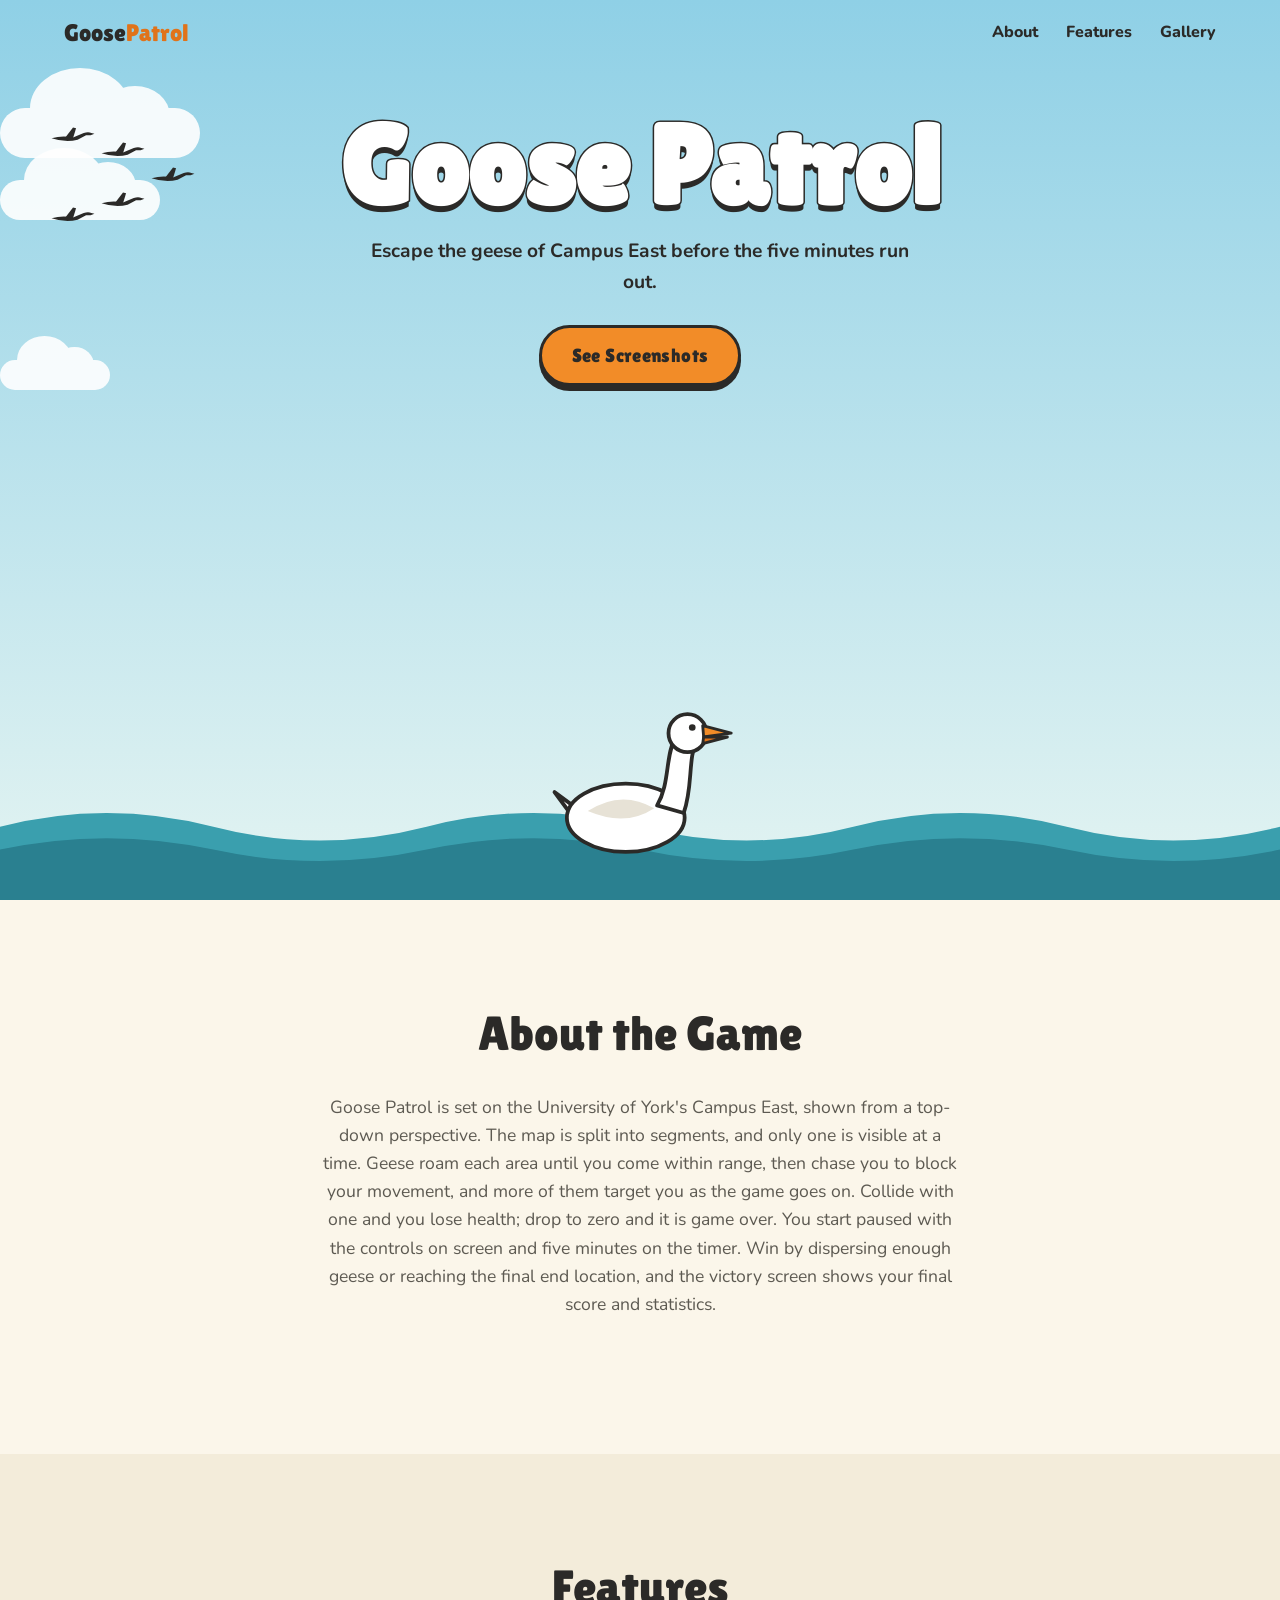
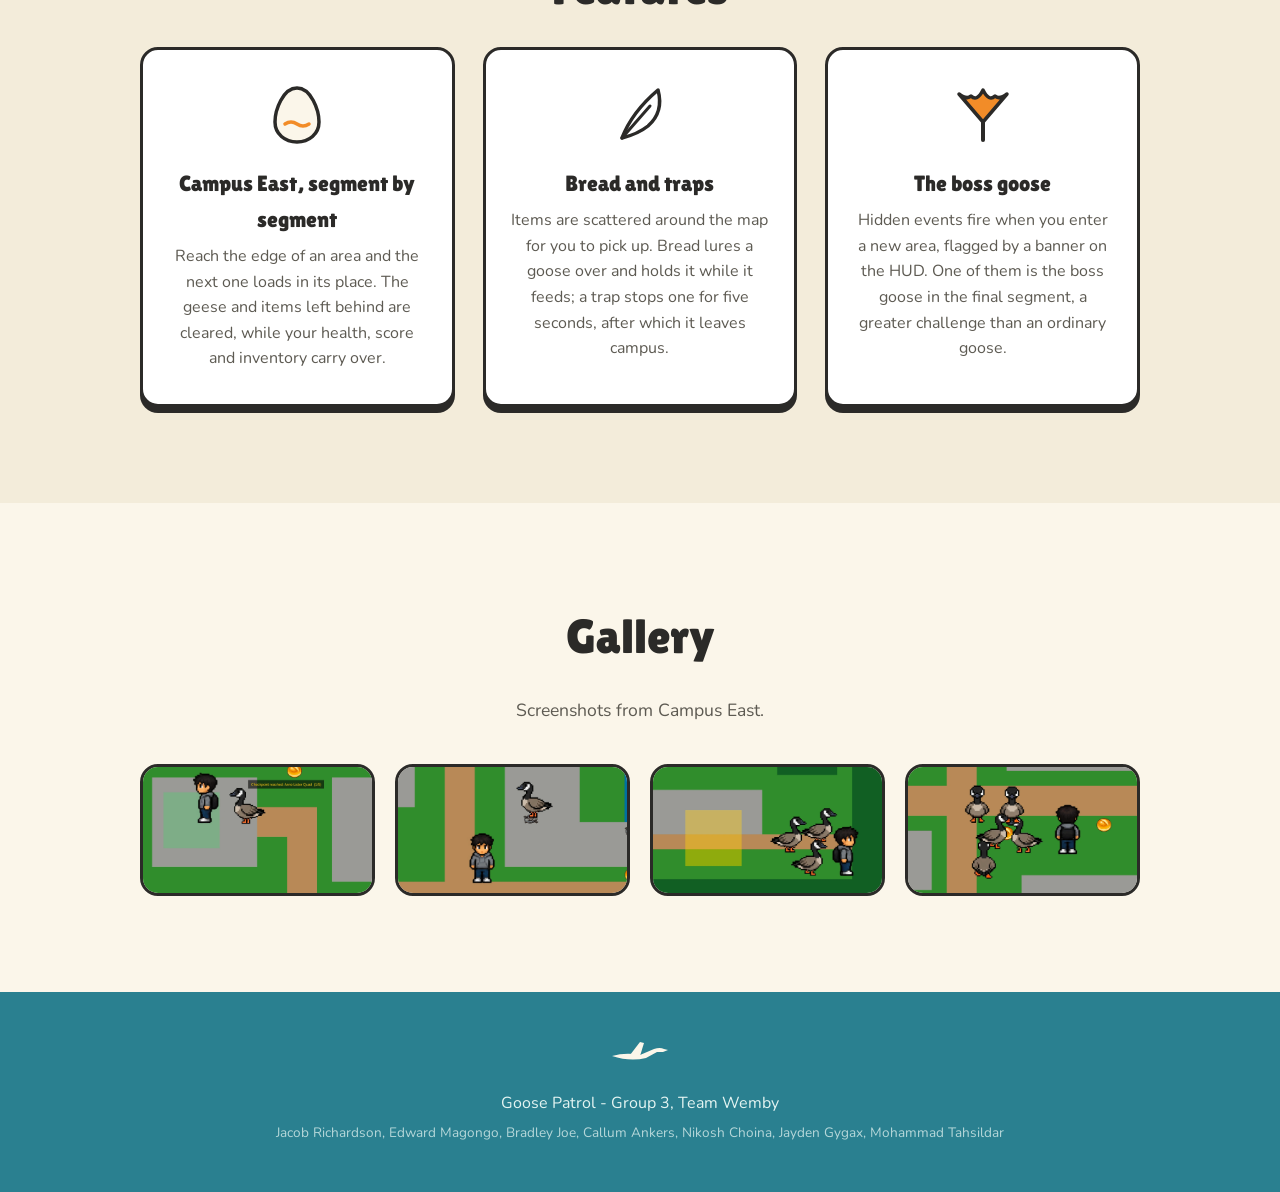
==== website/index.html @ 0cc089a9 "Write the website copy from the assessment documents Replaces the placeholder text with the game as " ====
<!DOCTYPE html>
<html lang="en">
<head>
  <meta charset="UTF-8">
  <meta name="viewport" content="width=device-width, initial-scale=1.0">
  <title>Goose Patrol</title>
  <meta name="description" content="Goose Patrol, a top-down game set on the University of York's Campus East, by Group 3 - Team Wemby.">
  <link rel="preconnect" href="https://fonts.googleapis.com">
  <link rel="preconnect" href="https://fonts.gstatic.com" crossorigin>
  <link href="https://fonts.googleapis.com/css2?family=Lilita+One&family=Nunito:wght@400;700;800&display=swap" rel="stylesheet">
  <link rel="stylesheet" href="style.css">
</head>
<body>

  <!-- Flying goose silhouette -->
  <svg width="0" height="0" style="position:absolute" aria-hidden="true">
    <symbol id="flying-goose" viewBox="0 0 60 30">
      <path d="M2 16 Q16 12 30 15 L44 9 Q50 7 54 9 L58 10 L53 12 L47 12 L36 18 Q20 22 2 16 Z" fill="currentColor"/>
      <path class="wing" d="M20 15 L30 2 L34 3 L30 16 Z" fill="currentColor"/>
    </symbol>
  </svg>

  <!-- Navigation -->
  <header class="nav">
    <a href="#top" class="logo">Goose<span>Patrol</span></a>
    <button class="nav-toggle" aria-label="Open menu" aria-expanded="false">☰</button>
    <nav class="nav-links">
      <a href="#about">About</a>
      <a href="#features">Features</a>
      <a href="#gallery">Gallery</a>
    </nav>
  </header>

  <!-- Hero -->
  <section class="hero" id="top">
    <div class="cloud cloud-1"></div>
    <div class="cloud cloud-2"></div>
    <div class="cloud cloud-3"></div>

    <div class="flock" aria-hidden="true">
      <svg class="g g1"><use href="#flying-goose"/></svg>
      <svg class="g g2"><use href="#flying-goose"/></svg>
      <svg class="g g3"><use href="#flying-goose"/></svg>
      <svg class="g g4"><use href="#flying-goose"/></svg>
      <svg class="g g5"><use href="#flying-goose"/></svg>
    </div>

    <div class="hero-content">
      <h1>Goose Patrol</h1>
      <p class="tagline">Escape the geese of Campus East before the five minutes run out.</p>
      <div class="hero-buttons">
        <a href="#gallery" class="btn">See Screenshots</a>
      </div>
    </div>

    <!-- Pond with goose -->
    <div class="pond">
      <div class="goose" aria-hidden="true">
        <svg viewBox="0 0 200 170" aria-hidden="true">
          <path d="M40 120 L10 98 L30 125 Z" fill="#fff" stroke="#2b2a28" stroke-width="4" stroke-linejoin="round"/>
          <ellipse cx="85" cy="125" rx="62" ry="36" fill="#fff" stroke="#2b2a28" stroke-width="4"/>
          <path d="M45 118 Q80 95 115 115 Q85 135 45 118 Z" fill="#e7e2d6"/>
          <g class="goose-head">
            <path d="M118 112 C132 88 126 60 138 38 L160 42 C150 64 156 92 146 120 Z" fill="#fff" stroke="#2b2a28" stroke-width="4" stroke-linejoin="round"/>
            <circle cx="150" cy="36" r="20" fill="#fff" stroke="#2b2a28" stroke-width="4"/>
            <path class="beak-top" d="M166 28 L196 36 L167 40 Z" fill="#f28c28" stroke="#2b2a28" stroke-width="3" stroke-linejoin="round"/>
            <path class="beak-bottom" d="M167 40 L192 40 L166 47 Z" fill="#e0731a" stroke="#2b2a28" stroke-width="3" stroke-linejoin="round"/>
            <circle cx="155" cy="30" r="3.5" fill="#2b2a28"/>
          </g>
        </svg>
      </div>
      <svg class="water" viewBox="0 0 1440 120" preserveAspectRatio="none" aria-hidden="true">
        <path d="M0 40 Q120 10 240 40 T480 40 T720 40 T960 40 T1200 40 T1440 40 V120 H0 Z" fill="#3a9fae"/>
        <path d="M0 65 Q120 40 240 65 T480 65 T720 65 T960 65 T1200 65 T1440 65 V120 H0 Z" fill="#2a8090"/>
      </svg>
    </div>
  </section>

  <!-- About -->
  <section class="section" id="about">
    <h2>About the Game</h2>
    <p class="lead">
      Goose Patrol is set on the University of York's Campus East, shown from a top-down
      perspective. The map is split into segments, and only one is visible at a time. Geese
      roam each area until you come within range, then chase you to block your movement, and
      more of them target you as the game goes on. Collide with one and you lose health; drop
      to zero and it is game over. You start paused with the controls on screen and five
      minutes on the timer. Win by dispersing enough geese or reaching the final end location,
      and the victory screen shows your final score and statistics.
    </p>
  </section>

  <!-- Features -->
  <section class="section section-alt" id="features">
    <h2>Features</h2>
    <div class="cards">
      <article class="card">
        <svg class="card-icon" viewBox="0 0 64 64" aria-hidden="true">
          <path d="M32 6 C46 6 54 28 54 40 C54 52 44 60 32 60 C20 60 10 52 10 40 C10 28 18 6 32 6 Z" fill="#fbf6ea" stroke="#2b2a28" stroke-width="3.5"/>
          <path d="M20 42 Q26 38 32 42 T44 42" fill="none" stroke="#f28c28" stroke-width="3.5" stroke-linecap="round"/>
        </svg>
        <h3>Campus East, segment by segment</h3>
        <p>Reach the edge of an area and the next one loads in its place. The geese and items
          left behind are cleared, while your health, score and inventory carry over.</p>
      </article>
      <article class="card">
        <svg class="card-icon" viewBox="0 0 64 64" aria-hidden="true">
          <path d="M14 56 Q24 30 50 8 Q56 30 40 44 Q30 52 14 56 Z" fill="#fff" stroke="#2b2a28" stroke-width="3.5" stroke-linejoin="round"/>
          <path d="M14 56 L42 24" stroke="#2b2a28" stroke-width="3" stroke-linecap="round"/>
        </svg>
        <h3>Bread and traps</h3>
        <p>Items are scattered around the map for you to pick up. Bread lures a goose over and
          holds it while it feeds; a trap stops one for five seconds, after which it leaves campus.</p>
      </article>
      <article class="card">
        <svg class="card-icon" viewBox="0 0 64 64" aria-hidden="true">
          <path d="M32 58 L32 38" stroke="#2b2a28" stroke-width="4" stroke-linecap="round"/>
          <path d="M32 40 L8 12 Q16 18 20 14 Q26 20 32 8 Q38 20 44 14 Q48 18 56 12 Z" fill="#f28c28" stroke="#2b2a28" stroke-width="3.5" stroke-linejoin="round"/>
        </svg>
        <h3>The boss goose</h3>
        <p>Hidden events fire when you enter a new area, flagged by a banner on the HUD. One of
          them is the boss goose in the final segment, a greater challenge than an ordinary goose.</p>
      </article>
    </div>
  </section>

  <!-- Gallery -->
  <section class="section" id="gallery">
    <h2>Gallery</h2>
    <p class="lead">Screenshots from Campus East.</p>
    <div class="gallery">
      <button class="shot" data-caption="Reaching a checkpoint">
        <img src="images/shot1.png" alt="The player reaching the Anne Lister Quad checkpoint, with a goose close behind" width="1280" height="720" loading="lazy">
      </button>
      <button class="shot" data-caption="A goose caught in a trap">
        <img src="images/shot2.png" alt="A goose held in place by a trap the player has laid on the path" width="1280" height="720" loading="lazy">
      </button>
      <button class="shot" data-caption="Surrounded in Campus East">
        <img src="images/shot3.png" alt="The player hemmed in by a flock of four geese on a Campus East path" width="1280" height="720" loading="lazy">
      </button>
      <button class="shot" data-caption="Bread draws a flock">
        <img src="images/shot4.png" alt="Geese crowding around a dropped piece of bread while the player backs away" width="1280" height="720" loading="lazy">
      </button>
    </div>
  </section>

  <!-- Footer -->
  <footer class="footer">
    <svg class="footer-goose"><use href="#flying-goose"/></svg>
    <p>Goose Patrol - Group 3, Team Wemby</p>
    <p class="credits">Jacob Richardson, Edward Magongo, Bradley Joe, Callum Ankers,
      Nikosh Choina, Jayden Gygax, Mohammad Tahsildar</p>
  </footer>

  <!-- Lightbox -->
  <div class="lightbox" id="lightbox" hidden>
    <button class="lightbox-close" aria-label="Close">✕</button>
    <div class="lightbox-content" id="lightbox-content"></div>
  </div>

  <script src="script.js"></script>
</body>
</html>
---- website/style.css ----
:root {
  --sky-top: #8fd0e6;
  --sky-bottom: #e4f4f2;
  --cream: #fbf6ea;
  --cream-alt: #f3ecda;
  --card: #ffffff;
  --ink: #2b2a28;
  --muted: #5d5a52;
  --beak: #f28c28;
  --beak-dark: #e0731a;
  --pond: #3a9fae;
  --pond-dark: #2a8090;
  --grass: #8cc06b;
  --radius: 18px;
  --font-display: "Lilita One", system-ui, sans-serif;
  --font-body: "Nunito", system-ui, sans-serif;
}

* { box-sizing: border-box; margin: 0; padding: 0; }

html { scroll-behavior: smooth; }

body {
  background: var(--cream);
  color: var(--ink);
  font-family: var(--font-body);
  line-height: 1.6;
}

a { color: inherit; text-decoration: none; }
code { background: var(--cream-alt); padding: 2px 6px; border-radius: 4px; }

/* ---------- Buttons ---------- */
.btn {
  display: inline-block;
  background: var(--beak);
  color: var(--ink);
  font-family: var(--font-display);
  font-size: 1.2rem;
  letter-spacing: .02em;
  padding: 12px 30px;
  border: 3px solid var(--ink);
  border-radius: 999px;
  box-shadow: 0 5px 0 var(--ink);
  cursor: pointer;
  transition: transform .12s, box-shadow .12s;
}
.btn:hover { transform: translateY(-2px); box-shadow: 0 7px 0 var(--ink); }
.btn:active { transform: translateY(4px); box-shadow: 0 1px 0 var(--ink); }

/* ---------- Nav ---------- */
.nav {
  position: fixed;
  top: 0; left: 0; right: 0;
  z-index: 10;
  display: flex;
  align-items: center;
  justify-content: space-between;
  padding: 14px 5%;
  transition: background .3s, box-shadow .3s;
}
.nav.scrolled { background: rgba(251, 246, 234, .95); box-shadow: 0 2px 0 rgba(43, 42, 40, .12); }
.logo { font-family: var(--font-display); font-size: 1.5rem; }
.logo span { color: var(--beak-dark); }
.nav-links { display: flex; gap: 28px; align-items: center; font-weight: 800; }
.nav-links a:hover { color: var(--beak-dark); }
.nav-toggle { display: none; background: none; border: 0; color: var(--ink); font-size: 1.6rem; cursor: pointer; }

/* ---------- Hero ---------- */
.hero {
  position: relative;
  min-height: 100vh;
  display: flex;
  flex-direction: column;
  align-items: center;
  justify-content: center;
  text-align: center;
  overflow: hidden;
  padding: 110px 16px 0;
  background: linear-gradient(var(--sky-top), var(--sky-bottom));
}
.hero-content { position: relative; z-index: 2; }
.hero h1 {
  font-family: var(--font-display);
  font-size: clamp(3rem, 11vw, 7rem);
  line-height: 1;
  margin: 0 0 14px;
  color: #fff;
  -webkit-text-stroke: 3px var(--ink);
  paint-order: stroke fill;
  text-shadow: 0 6px 0 var(--ink);
}
.tagline { color: var(--ink); font-size: 1.2rem; font-weight: 700; max-width: 560px; margin: 0 auto 28px; }
.hero-buttons { display: flex; gap: 16px; justify-content: center; flex-wrap: wrap; }

/* Clouds */
.cloud {
  position: absolute;
  background: #fff;
  border-radius: 999px;
  opacity: .9;
  animation: drift linear infinite;
}
.cloud::before, .cloud::after {
  content: "";
  position: absolute;
  background: #fff;
  border-radius: 50%;
}
.cloud::before { width: 50%; height: 160%; left: 15%; bottom: 20%; }
.cloud::after { width: 35%; height: 120%; right: 15%; bottom: 25%; }
.cloud { left: 0; }
.cloud-1 { width: 160px; height: 40px; top: 20%; animation-duration: 70s; animation-delay: -20s; }
.cloud-2 { width: 110px; height: 30px; top: 40%; animation-duration: 90s; animation-delay: -65s; }
.cloud-3 { width: 200px; height: 50px; top: 12%; animation-duration: 110s; animation-delay: -45s; }
@keyframes drift {
  from { transform: translateX(-30vw); }
  to   { transform: translateX(130vw); }
}

/* Flock flying in V formation */
.flock {
  position: absolute;
  top: 14%;
  left: 0;
  width: 220px;
  height: 120px;
  color: var(--ink);
  animation: fly 26s linear infinite;
  z-index: 1;
}
.flock .g { position: absolute; width: 46px; height: 23px; }
.g1 { left: 150px; top: 40px; }
.g2 { left: 100px; top: 15px; }
.g3 { left: 100px; top: 65px; }
.g4 { left: 50px;  top: 0; }
.g5 { left: 50px;  top: 80px; }
.flock .wing { transform-origin: 30px 15px; animation: flap .5s ease-in-out infinite alternate; }
.g2 .wing, .g5 .wing { animation-delay: -.25s; }
@keyframes flap { to { transform: scaleY(-.8); } }
@keyframes fly {
  from { transform: translate(-260px, 20px); }
  to   { transform: translate(110vw, -40px); }
}

/* Pond + goose */
.pond {
  position: relative;
  width: calc(100% + 32px);
  height: 210px;
  margin: auto -16px 0;
  z-index: 2;
}
.water {
  position: absolute;
  bottom: 0; left: 0;
  width: 100%;
  height: 110px;
}
.goose {
  position: absolute;
  bottom: 40px;
  left: 50%;
  width: 190px;
  margin-left: -95px;
  z-index: 1;
  animation: bob 3s ease-in-out infinite;
}
.goose svg { width: 100%; display: block; }
@keyframes bob {
  0%, 100% { transform: translateY(0) rotate(-1deg); }
  50%      { transform: translateY(6px) rotate(1deg); }
}

/* ---------- Sections ---------- */
.section { padding: 96px 5%; text-align: center; }
.section-alt { background: var(--cream-alt); }
.section h2 {
  font-family: var(--font-display);
  font-size: clamp(2rem, 5vw, 3rem);
  font-weight: 400;
  margin-bottom: 20px;
}
.lead { color: var(--muted); max-width: 640px; margin: 0 auto 40px; font-size: 1.1rem; }

/* ---------- Feature cards ---------- */
.cards {
  display: grid;
  grid-template-columns: repeat(auto-fit, minmax(240px, 1fr));
  gap: 28px;
  max-width: 1000px;
  margin: 0 auto;
}
.card {
  background: var(--card);
  padding: 32px 24px;
  border-radius: var(--radius);
  border: 3px solid var(--ink);
  box-shadow: 0 6px 0 var(--ink);
  transition: transform .2s, box-shadow .2s;
}
.card:hover { transform: translateY(-4px) rotate(-1deg); box-shadow: 0 10px 0 var(--ink); }
.card-icon { width: 64px; height: 64px; margin-bottom: 12px; }
.card h3 { font-family: var(--font-display); font-weight: 400; font-size: 1.4rem; margin-bottom: 6px; }
.card p { color: var(--muted); }

/* ---------- Gallery ---------- */
.gallery {
  display: grid;
  grid-template-columns: repeat(auto-fit, minmax(220px, 1fr));
  gap: 20px;
  max-width: 1000px;
  margin: 0 auto;
}
.shot {
  aspect-ratio: 16 / 9;
  background: var(--sky-bottom);
  border: 3px solid var(--ink);
  border-radius: var(--radius);
  color: var(--muted);
  font: inherit;
  font-weight: 700;
  cursor: zoom-in;
  overflow: hidden;
  transition: transform .2s;
}
.shot img { width: 100%; height: 100%; object-fit: cover; display: block; }
.shot:hover { transform: scale(1.03) rotate(1deg); }

/* ---------- Footer ---------- */
.footer {
  padding: 48px 5%;
  text-align: center;
  background: var(--pond-dark);
  color: #e4f4f2;
}
.credits { font-size: .85rem; opacity: .75; margin-top: 6px; }
.footer-goose { width: 60px; height: 30px; color: var(--cream); margin-bottom: 12px; }

/* ---------- Lightbox ---------- */
.lightbox {
  position: fixed; inset: 0; z-index: 20;
  background: rgba(43, 42, 40, .9);
  display: grid; place-items: center;
  padding: 16px;
}
.lightbox[hidden] { display: none; }
.lightbox-content {
  width: min(1000px, 100%);
  aspect-ratio: 16 / 9;
  background: var(--sky-bottom);
  border: 3px solid var(--ink);
  border-radius: var(--radius);
  display: grid; place-items: center;
  color: var(--muted);
  font-weight: 700;
  overflow: hidden;
}
.lightbox-content img { width: 100%; height: 100%; object-fit: contain; }
.lightbox-close { position: absolute; top: 20px; right: 24px; background: none; border: 0; color: #fff; font-size: 2rem; cursor: pointer; }

/* ---------- Reveal on scroll ---------- */
.reveal { opacity: 0; transform: translateY(30px); transition: opacity .6s, transform .6s; }
.reveal.visible { opacity: 1; transform: none; }

/* ---------- Mobile ---------- */
@media (max-width: 760px) {
  .nav-toggle { display: block; }
  .nav-links {
    position: absolute;
    top: 100%; left: 0; right: 0;
    flex-direction: column;
    gap: 20px;
    padding: 24px;
    background: var(--cream);
    border-bottom: 3px solid var(--ink);
    display: none;
  }
  .nav-links.open { display: flex; }
  .section { padding: 72px 16px; }
  .goose { width: 150px; margin-left: -75px; }
  .flock .g { width: 34px; height: 17px; }
}

@media (prefers-reduced-motion: reduce) {
  html { scroll-behavior: auto; }
  .cloud, .flock, .flock .wing, .goose { animation: none; }
  .flock { left: 10%; }
  .reveal { opacity: 1; transform: none; transition: none; }
}
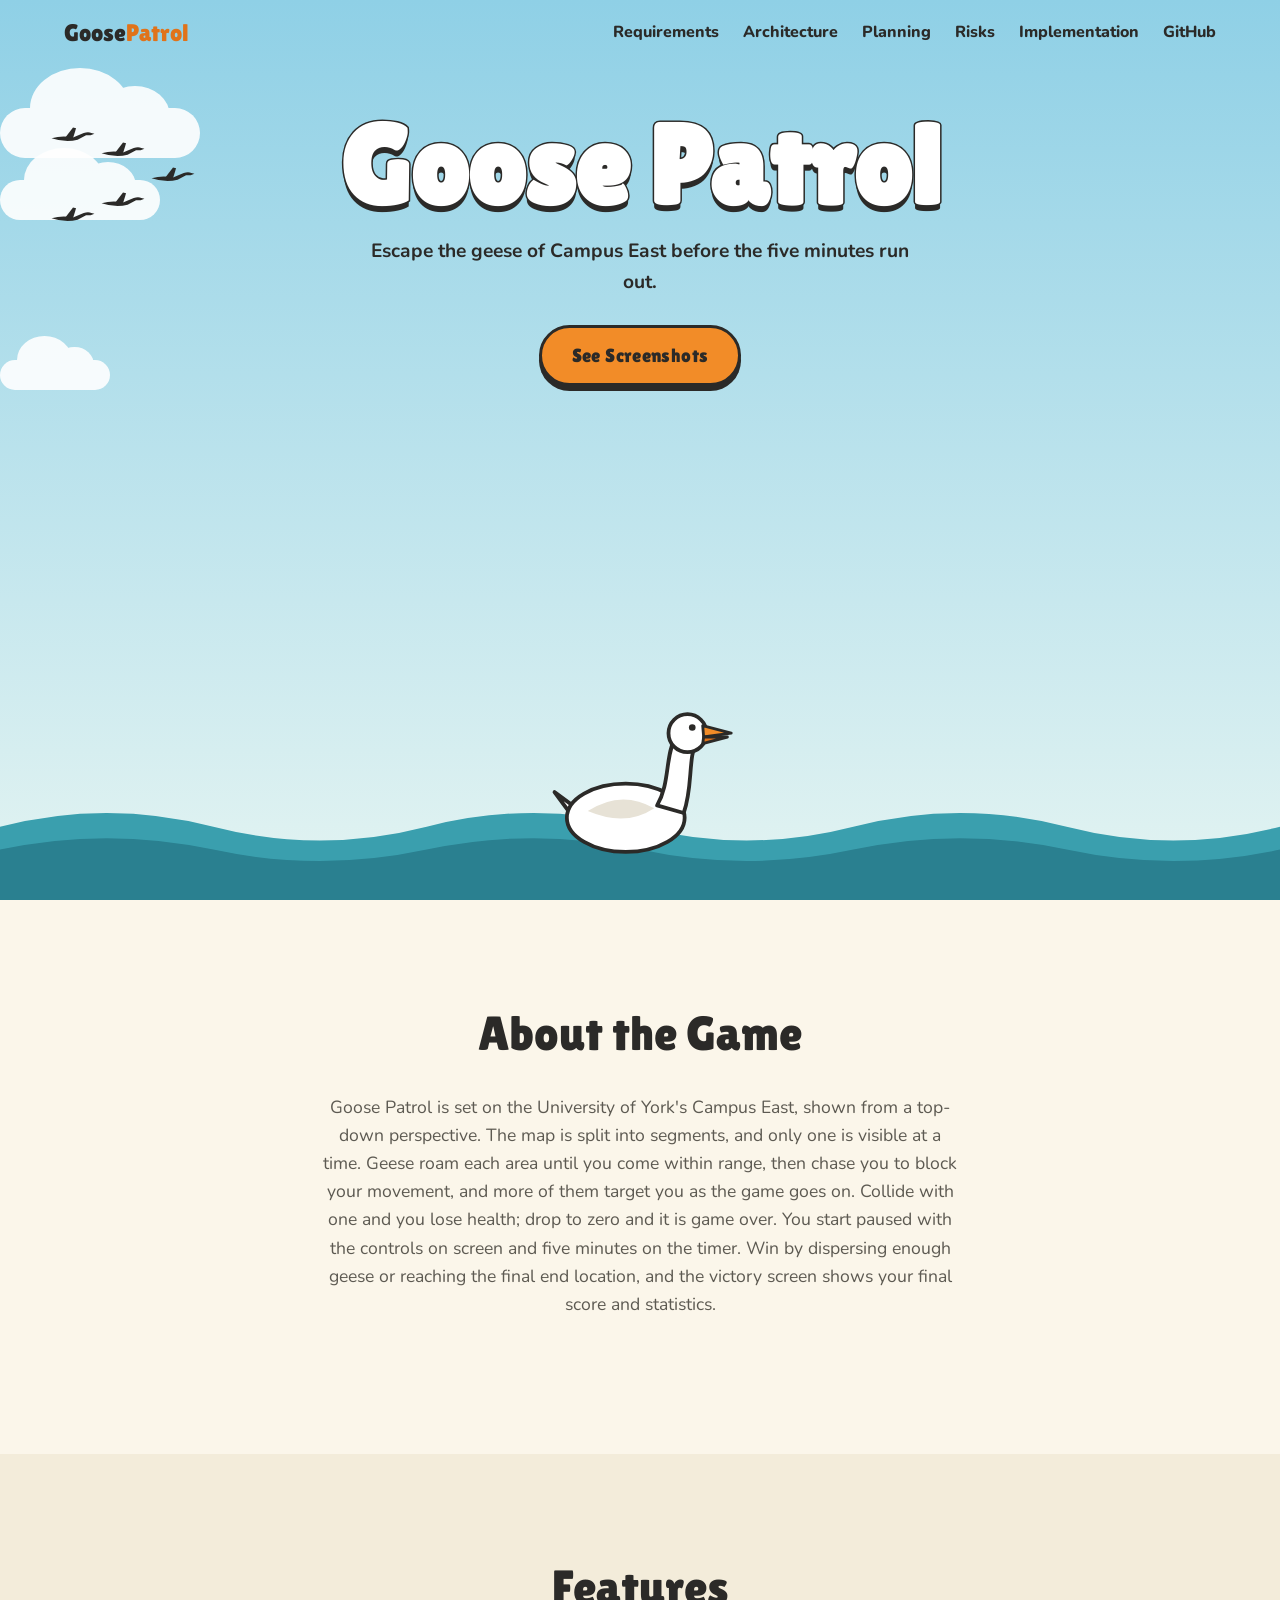
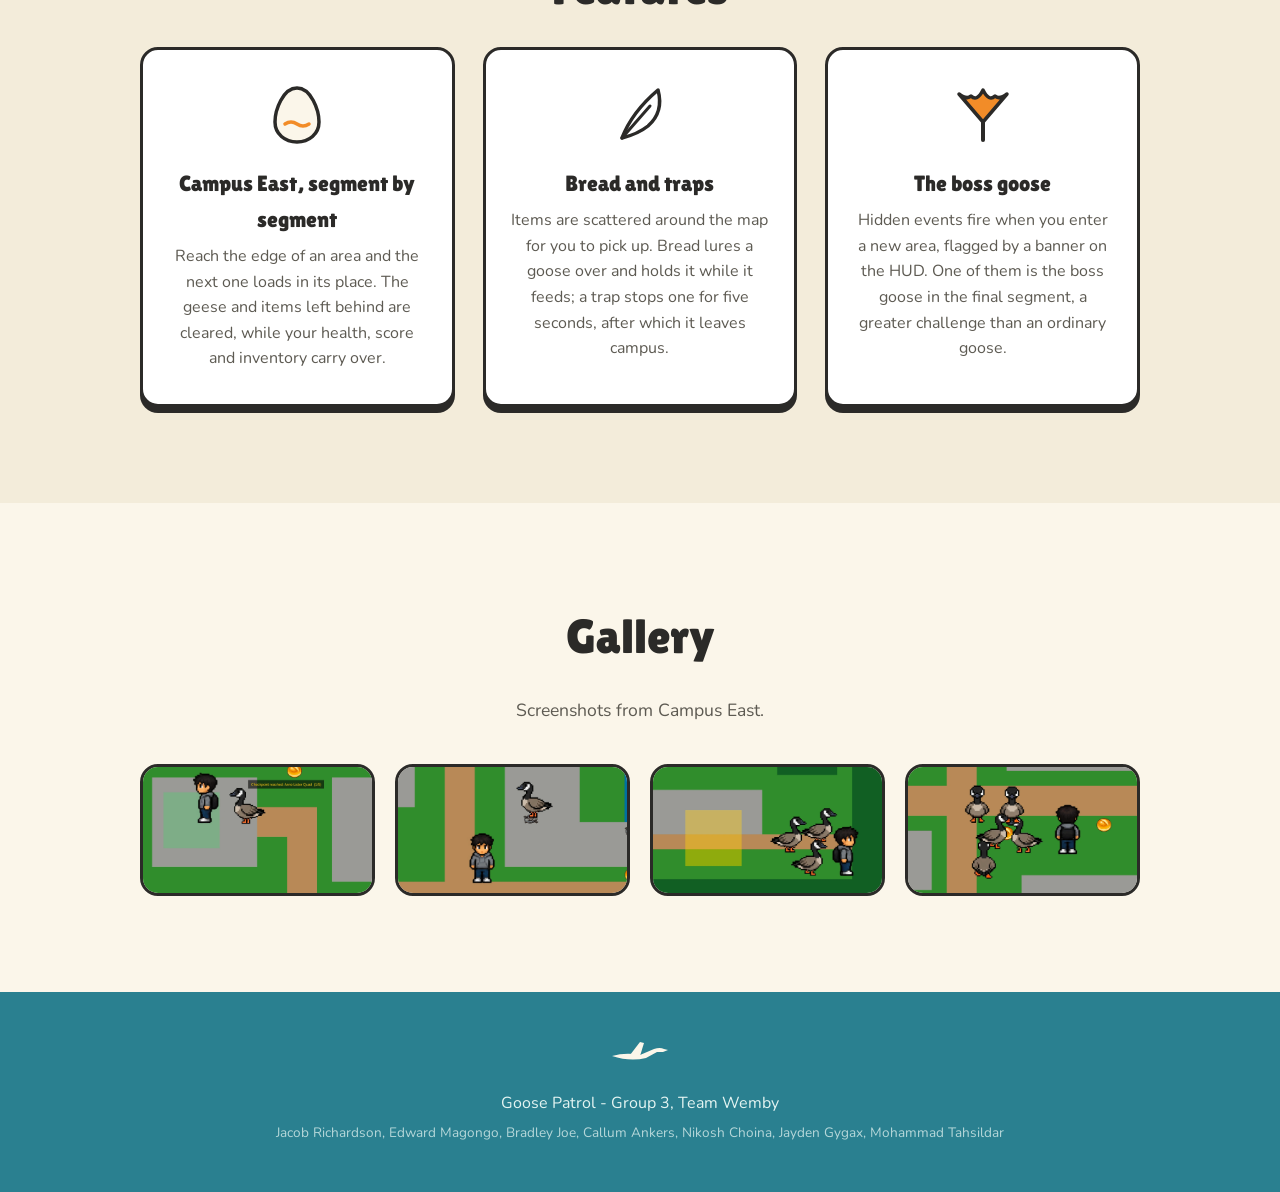
==== commit 162c8eaf: "Swap the nav dropdown for heading links The hamburger and its dropdown panel are gone. The header no" ====
--- a/website/index.html
+++ b/website/index.html
@@ -23,11 +23,14 @@
   <!-- Navigation -->
   <header class="nav">
     <a href="#top" class="logo">Goose<span>Patrol</span></a>
-    <button class="nav-toggle" aria-label="Open menu" aria-expanded="false">☰</button>
+    <!-- Every href below is a placeholder: swap "#" for the real document or site. -->
     <nav class="nav-links">
-      <a href="#about">About</a>
-      <a href="#features">Features</a>
-      <a href="#gallery">Gallery</a>
+      <a href="#" target="_blank" rel="noopener">Requirements</a><!-- TODO: link to Req1 -->
+      <a href="#" target="_blank" rel="noopener">Architecture</a><!-- TODO: link to Arch1 -->
+      <a href="#" target="_blank" rel="noopener">Planning</a><!-- TODO: link to Plan1 -->
+      <a href="#" target="_blank" rel="noopener">Risks</a><!-- TODO: link to Risk1 -->
+      <a href="#" target="_blank" rel="noopener">Implementation</a><!-- TODO: link to Impl1 -->
+      <a href="#" target="_blank" rel="noopener">GitHub</a><!-- TODO: link to repository -->
     </nav>
   </header>
 
--- a/website/style.css
+++ b/website/style.css
@@ -62,9 +62,8 @@
 .nav.scrolled { background: rgba(251, 246, 234, .95); box-shadow: 0 2px 0 rgba(43, 42, 40, .12); }
 .logo { font-family: var(--font-display); font-size: 1.5rem; }
 .logo span { color: var(--beak-dark); }
-.nav-links { display: flex; gap: 28px; align-items: center; font-weight: 800; }
+.nav-links { display: flex; flex-wrap: wrap; gap: 24px; align-items: center; font-weight: 800; }
 .nav-links a:hover { color: var(--beak-dark); }
-.nav-toggle { display: none; background: none; border: 0; color: var(--ink); font-size: 1.6rem; cursor: pointer; }
 
 /* ---------- Hero ---------- */
 .hero {
@@ -265,18 +264,9 @@
 
 /* ---------- Mobile ---------- */
 @media (max-width: 760px) {
-  .nav-toggle { display: block; }
-  .nav-links {
-    position: absolute;
-    top: 100%; left: 0; right: 0;
-    flex-direction: column;
-    gap: 20px;
-    padding: 24px;
-    background: var(--cream);
-    border-bottom: 3px solid var(--ink);
-    display: none;
-  }
-  .nav-links.open { display: flex; }
+  .nav { flex-direction: column; gap: 8px; padding: 12px 5%; }
+  .nav-links { justify-content: center; gap: 8px 16px; font-size: .8rem; }
+  .hero { padding-top: 150px; }
   .section { padding: 72px 16px; }
   .goose { width: 150px; margin-left: -75px; }
   .flock .g { width: 34px; height: 17px; }
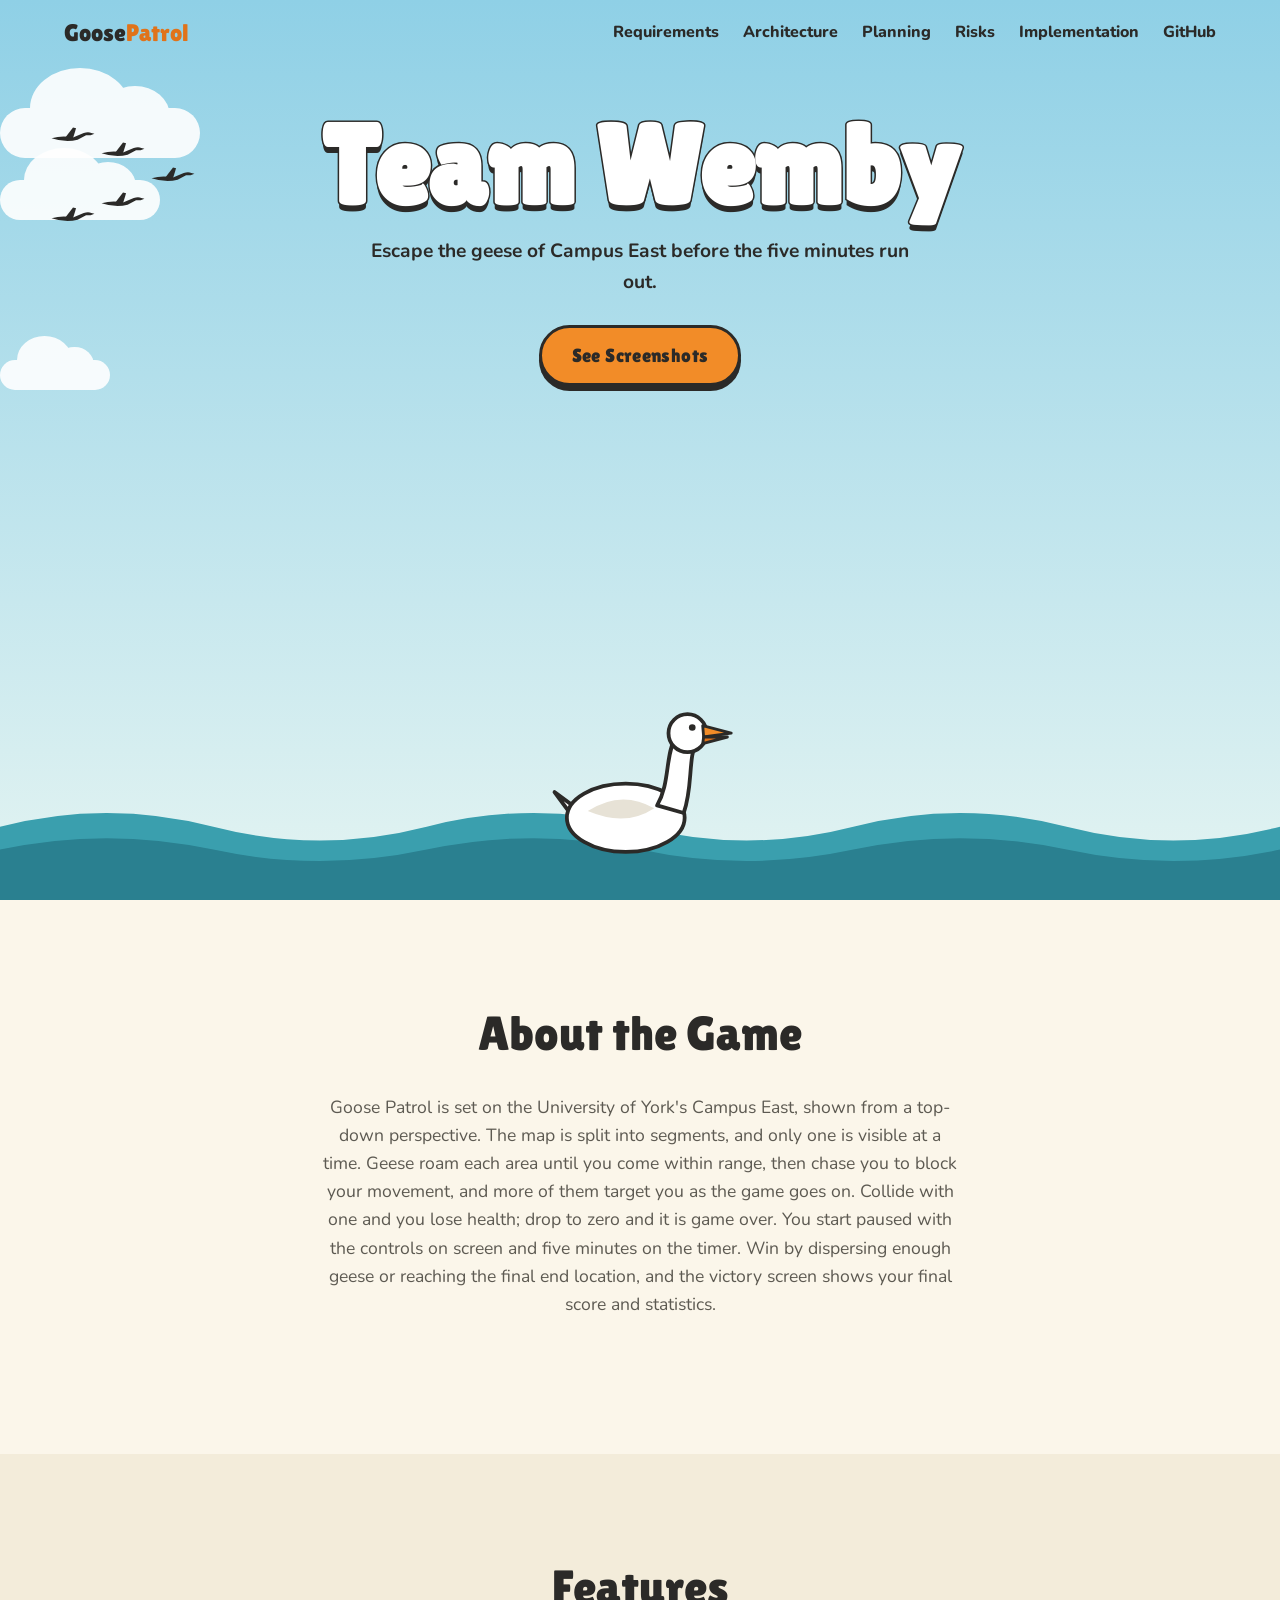
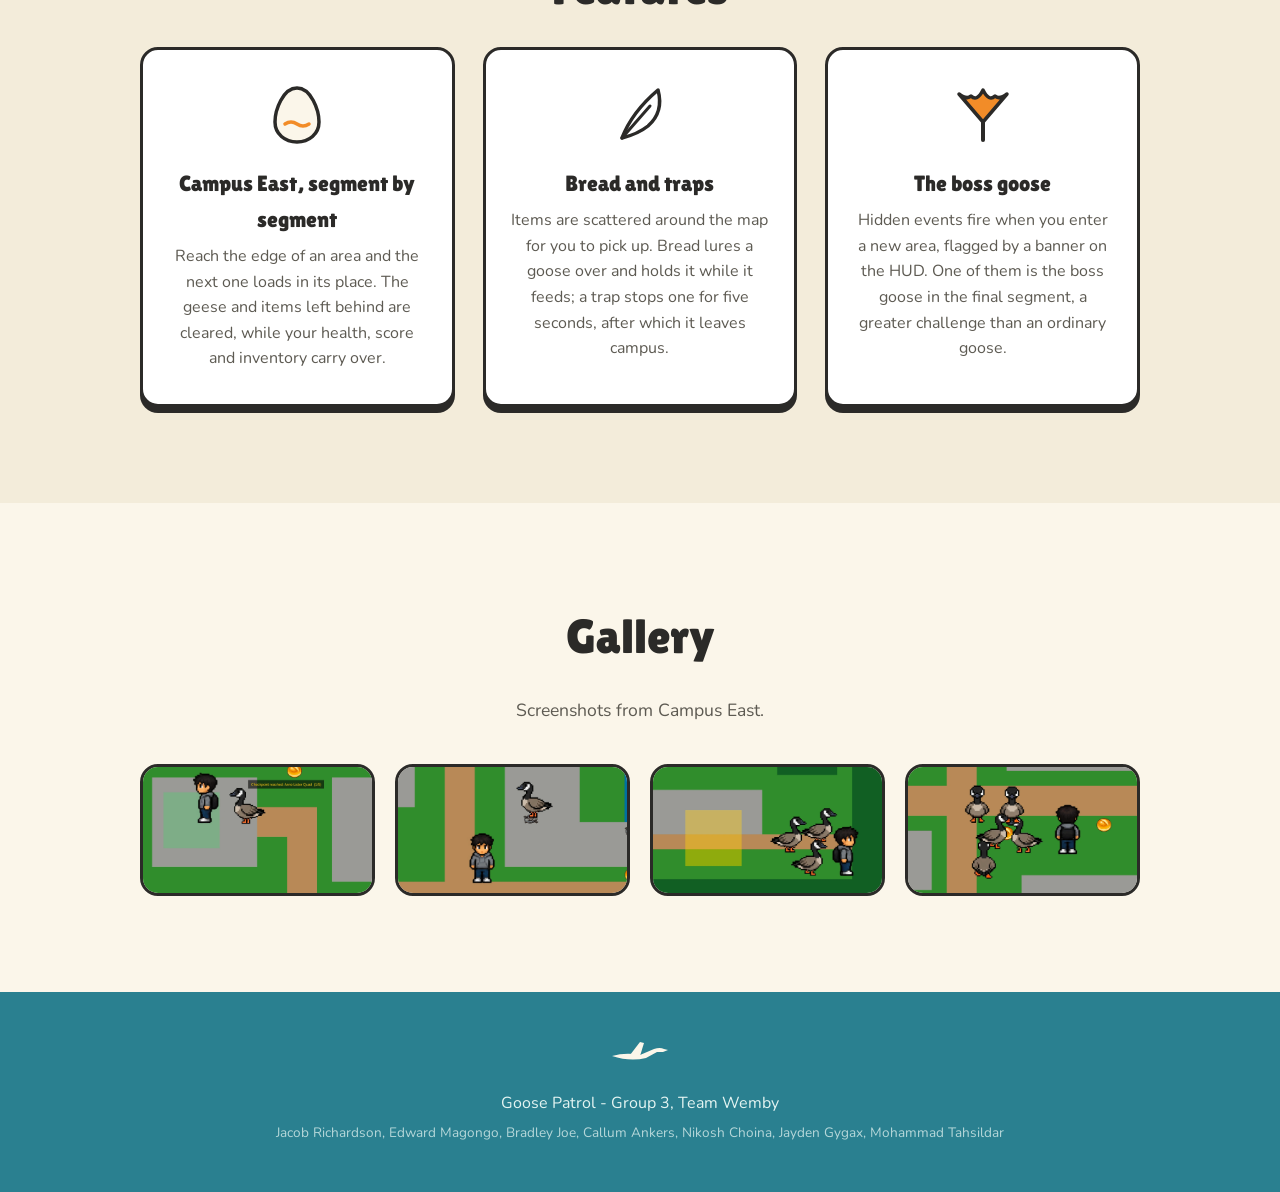
==== commit 93721663: "Use Team Wemby as the hero heading The header logo still reads Goose Patrol, so the large heading be" ====
--- a/website/index.html
+++ b/website/index.html
@@ -49,7 +49,7 @@
     </div>
 
     <div class="hero-content">
-      <h1>Goose Patrol</h1>
+      <h1>Team Wemby</h1>
       <p class="tagline">Escape the geese of Campus East before the five minutes run out.</p>
       <div class="hero-buttons">
         <a href="#gallery" class="btn">See Screenshots</a>
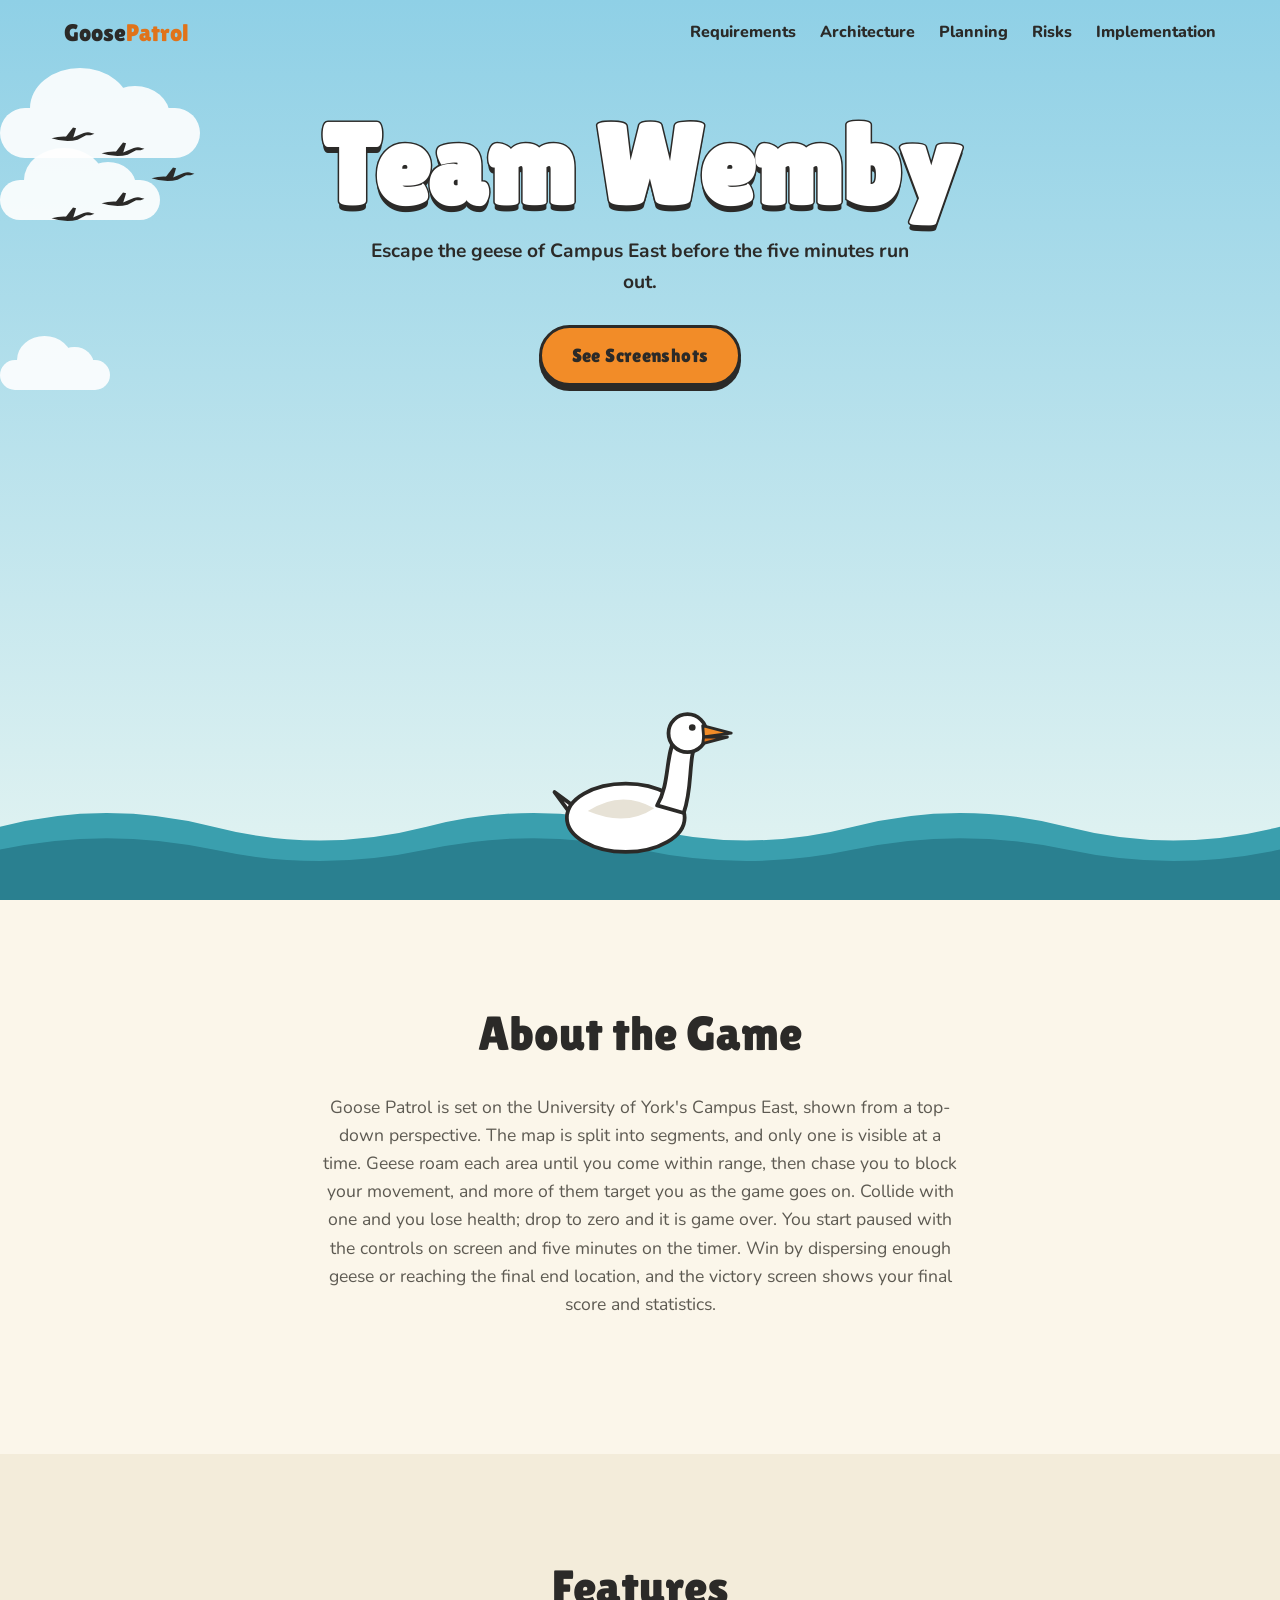
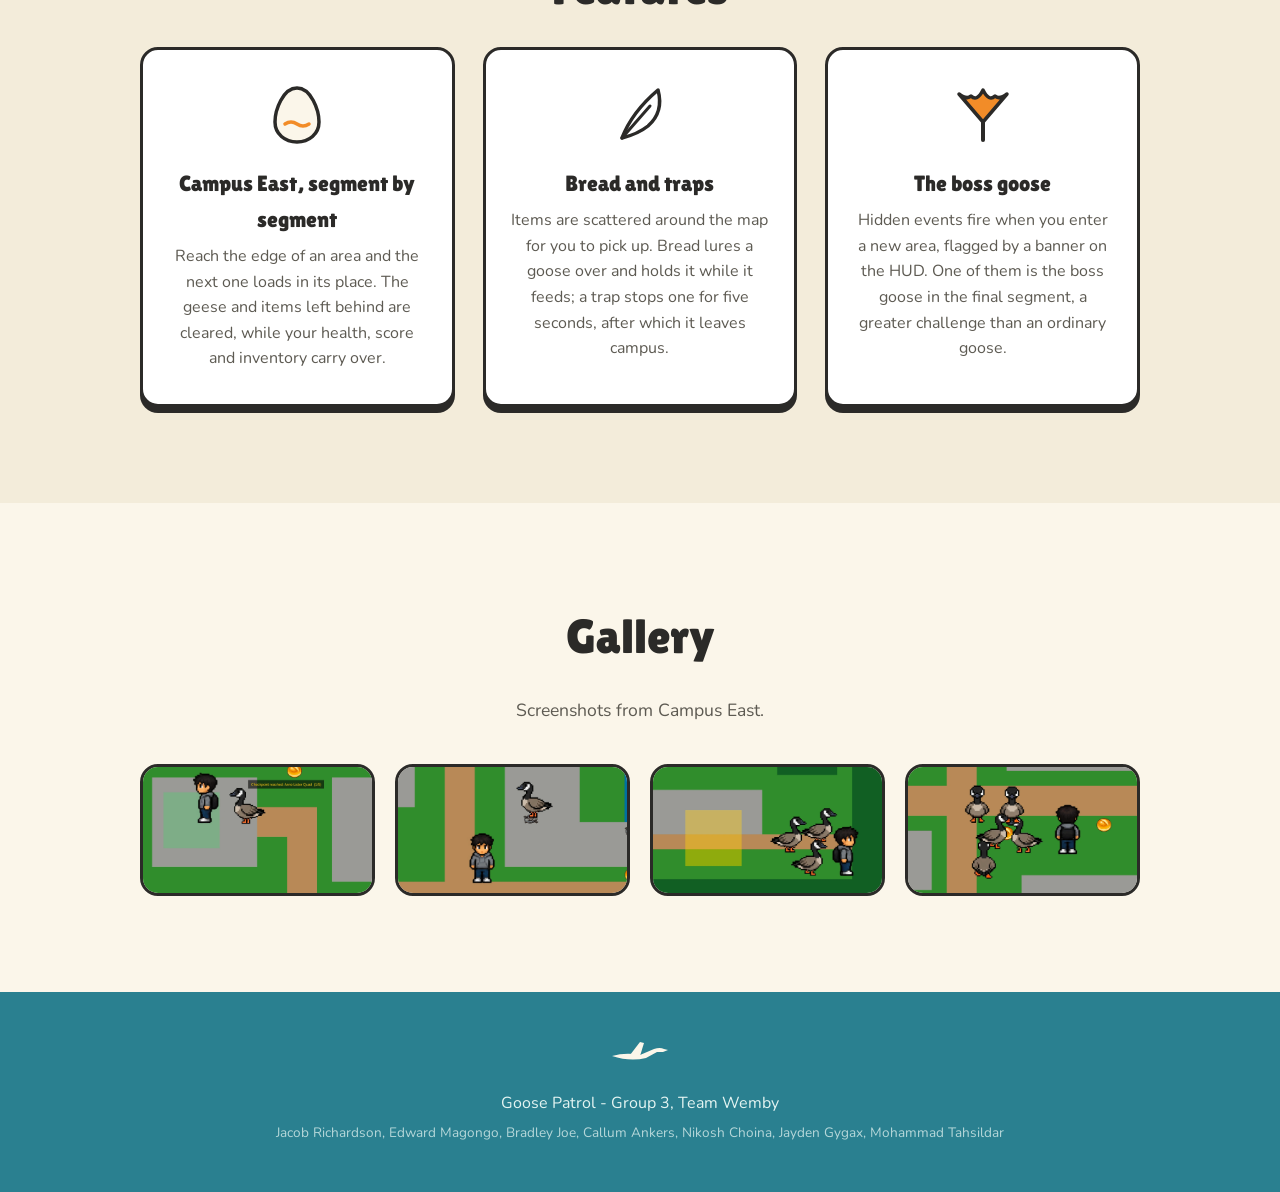
==== commit 89bf85be: "Drop the GitHub link from the header Leaves the five document links, all pointing at real documents," ====
--- a/website/index.html
+++ b/website/index.html
@@ -23,14 +23,12 @@
   <!-- Navigation -->
   <header class="nav">
     <a href="#top" class="logo">Goose<span>Patrol</span></a>
-    <!-- Every href below is a placeholder: swap "#" for the real document or site. -->
     <nav class="nav-links">
-      <a href="#" target="_blank" rel="noopener">Requirements</a><!-- TODO: link to Req1 -->
-      <a href="#" target="_blank" rel="noopener">Architecture</a><!-- TODO: link to Arch1 -->
-      <a href="#" target="_blank" rel="noopener">Planning</a><!-- TODO: link to Plan1 -->
-      <a href="#" target="_blank" rel="noopener">Risks</a><!-- TODO: link to Risk1 -->
-      <a href="#" target="_blank" rel="noopener">Implementation</a><!-- TODO: link to Impl1 -->
-      <a href="#" target="_blank" rel="noopener">GitHub</a><!-- TODO: link to repository -->
+      <a href="https://docs.google.com/document/d/1YV9SzZ7Lmj3k55mhlzpLNf5VVRzisFyY4Yq81b66vqo/edit?tab=t.0#heading=h.6gceag3v8zip" target="_blank" rel="noopener">Requirements</a>
+      <a href="https://docs.google.com/document/d/1TxZzotKewMeMkvTaJMU9Guubl07WmOKQBYbaMx08FWg/edit?tab=t.0#heading=h.p6bmlgsxd3xo" target="_blank" rel="noopener">Architecture</a>
+      <a href="https://docs.google.com/document/d/1--Q0TgJ-BAC1Zxyb-9fbREEHflDpI3zooW68PaNNSKk/edit?tab=t.0#heading=h.44doa3g6pnws" target="_blank" rel="noopener">Planning</a>
+      <a href="https://docs.google.com/document/d/1AsrHZUi7aD4dr6adQV6cOo4GFXNYUQ8zSdvoHOyMnRU/edit?tab=t.0#heading=h.6k4hr3jd5jpc" target="_blank" rel="noopener">Risks</a>
+      <a href="https://docs.google.com/document/d/1pR5_O7_6F6yNe8J3Kd7ULvAfOpXSIhEqwq3UnO7lg5Y/edit?tab=t.0#heading=h.ma5ztfmsbiag" target="_blank" rel="noopener">Implementation</a>
     </nav>
   </header>
 
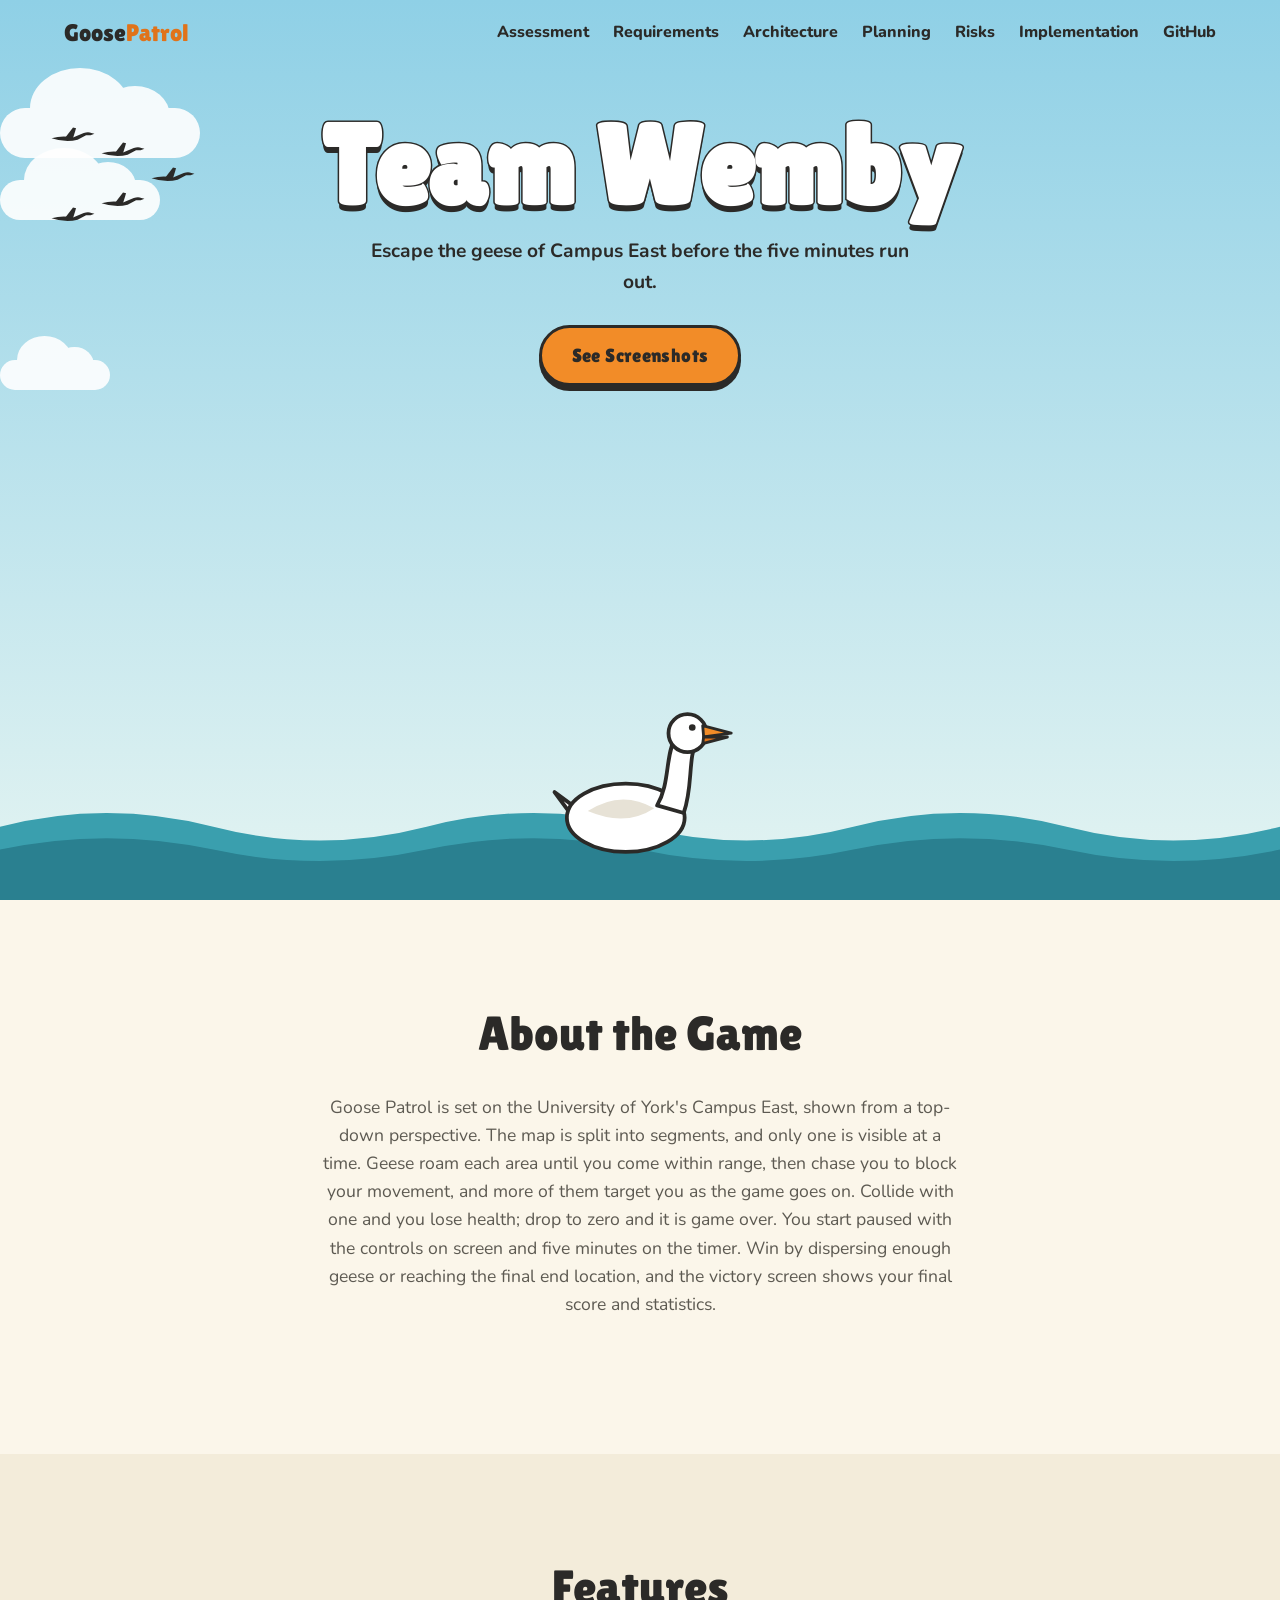
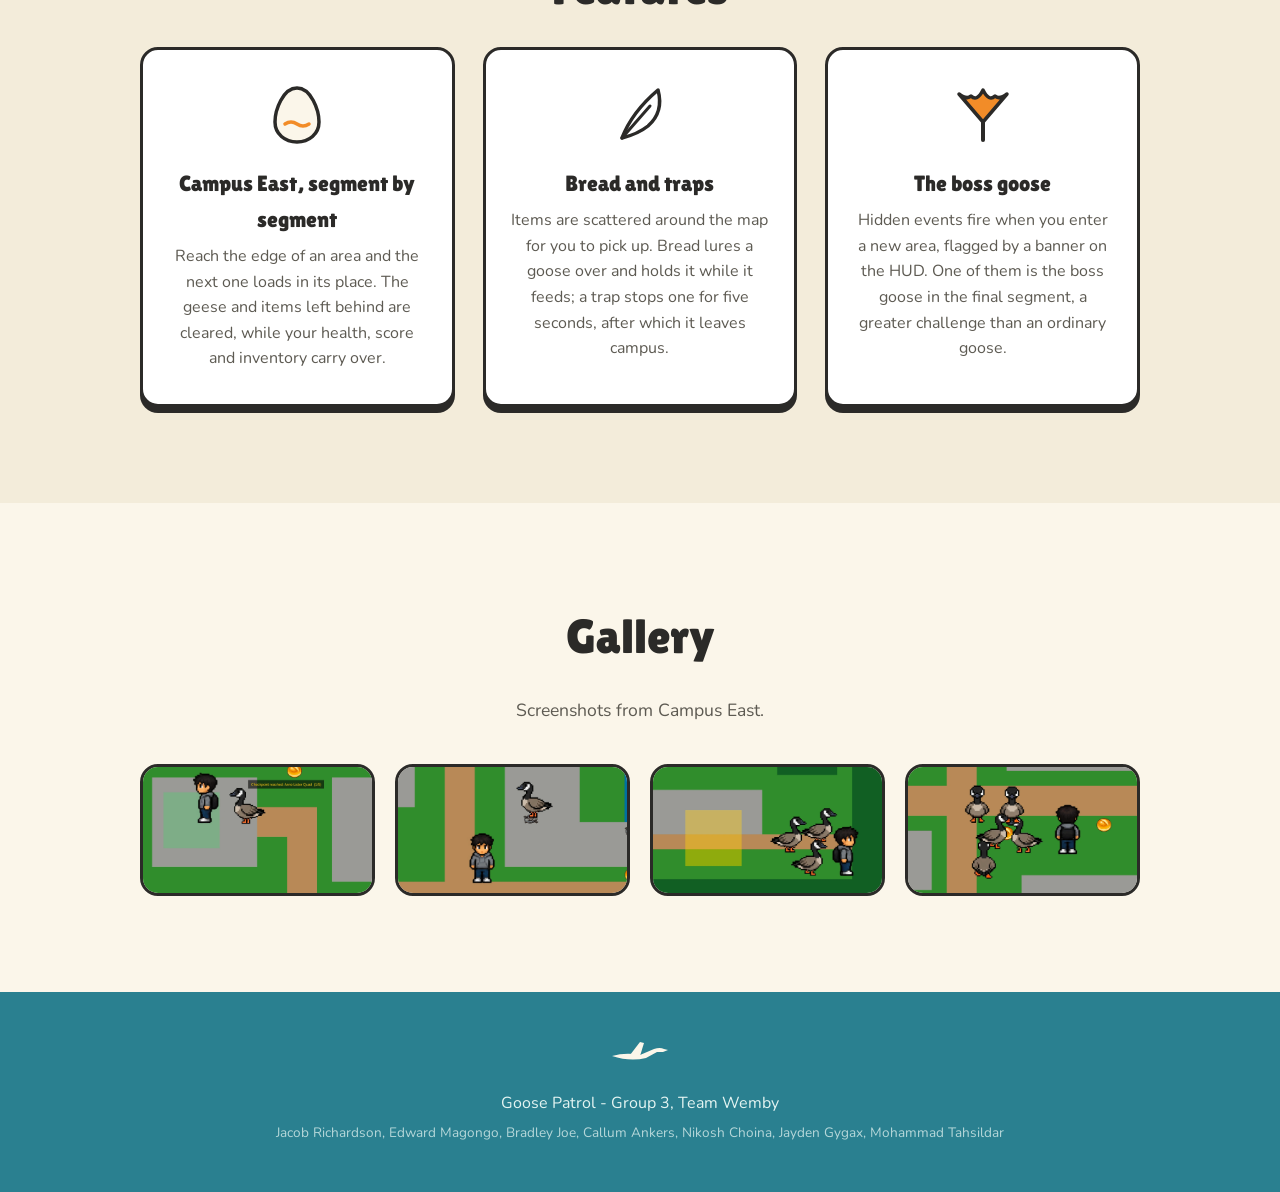
==== commit f86a2671: "Add the assessment document and GitHub links to the header The main assessment document leads the he" ====
--- a/website/index.html
+++ b/website/index.html
@@ -24,11 +24,13 @@
   <header class="nav">
     <a href="#top" class="logo">Goose<span>Patrol</span></a>
     <nav class="nav-links">
+      <a href="https://docs.google.com/document/d/1jcHPN0d__hYpo_dhlNRPWAeoJN_2V9Sn_dk4daf8-i4/edit?tab=t.24hvbbhzzqaj#heading=h.jkt3fojt4yxj" target="_blank" rel="noopener">Assessment</a>
       <a href="https://docs.google.com/document/d/1YV9SzZ7Lmj3k55mhlzpLNf5VVRzisFyY4Yq81b66vqo/edit?tab=t.0#heading=h.6gceag3v8zip" target="_blank" rel="noopener">Requirements</a>
       <a href="https://docs.google.com/document/d/1TxZzotKewMeMkvTaJMU9Guubl07WmOKQBYbaMx08FWg/edit?tab=t.0#heading=h.p6bmlgsxd3xo" target="_blank" rel="noopener">Architecture</a>
       <a href="https://docs.google.com/document/d/1--Q0TgJ-BAC1Zxyb-9fbREEHflDpI3zooW68PaNNSKk/edit?tab=t.0#heading=h.44doa3g6pnws" target="_blank" rel="noopener">Planning</a>
       <a href="https://docs.google.com/document/d/1AsrHZUi7aD4dr6adQV6cOo4GFXNYUQ8zSdvoHOyMnRU/edit?tab=t.0#heading=h.6k4hr3jd5jpc" target="_blank" rel="noopener">Risks</a>
       <a href="https://docs.google.com/document/d/1pR5_O7_6F6yNe8J3Kd7ULvAfOpXSIhEqwq3UnO7lg5Y/edit?tab=t.0#heading=h.ma5ztfmsbiag" target="_blank" rel="noopener">Implementation</a>
+      <a href="https://github.com/edwardmagongo/ENG1Project" target="_blank" rel="noopener">GitHub</a>
     </nav>
   </header>
 
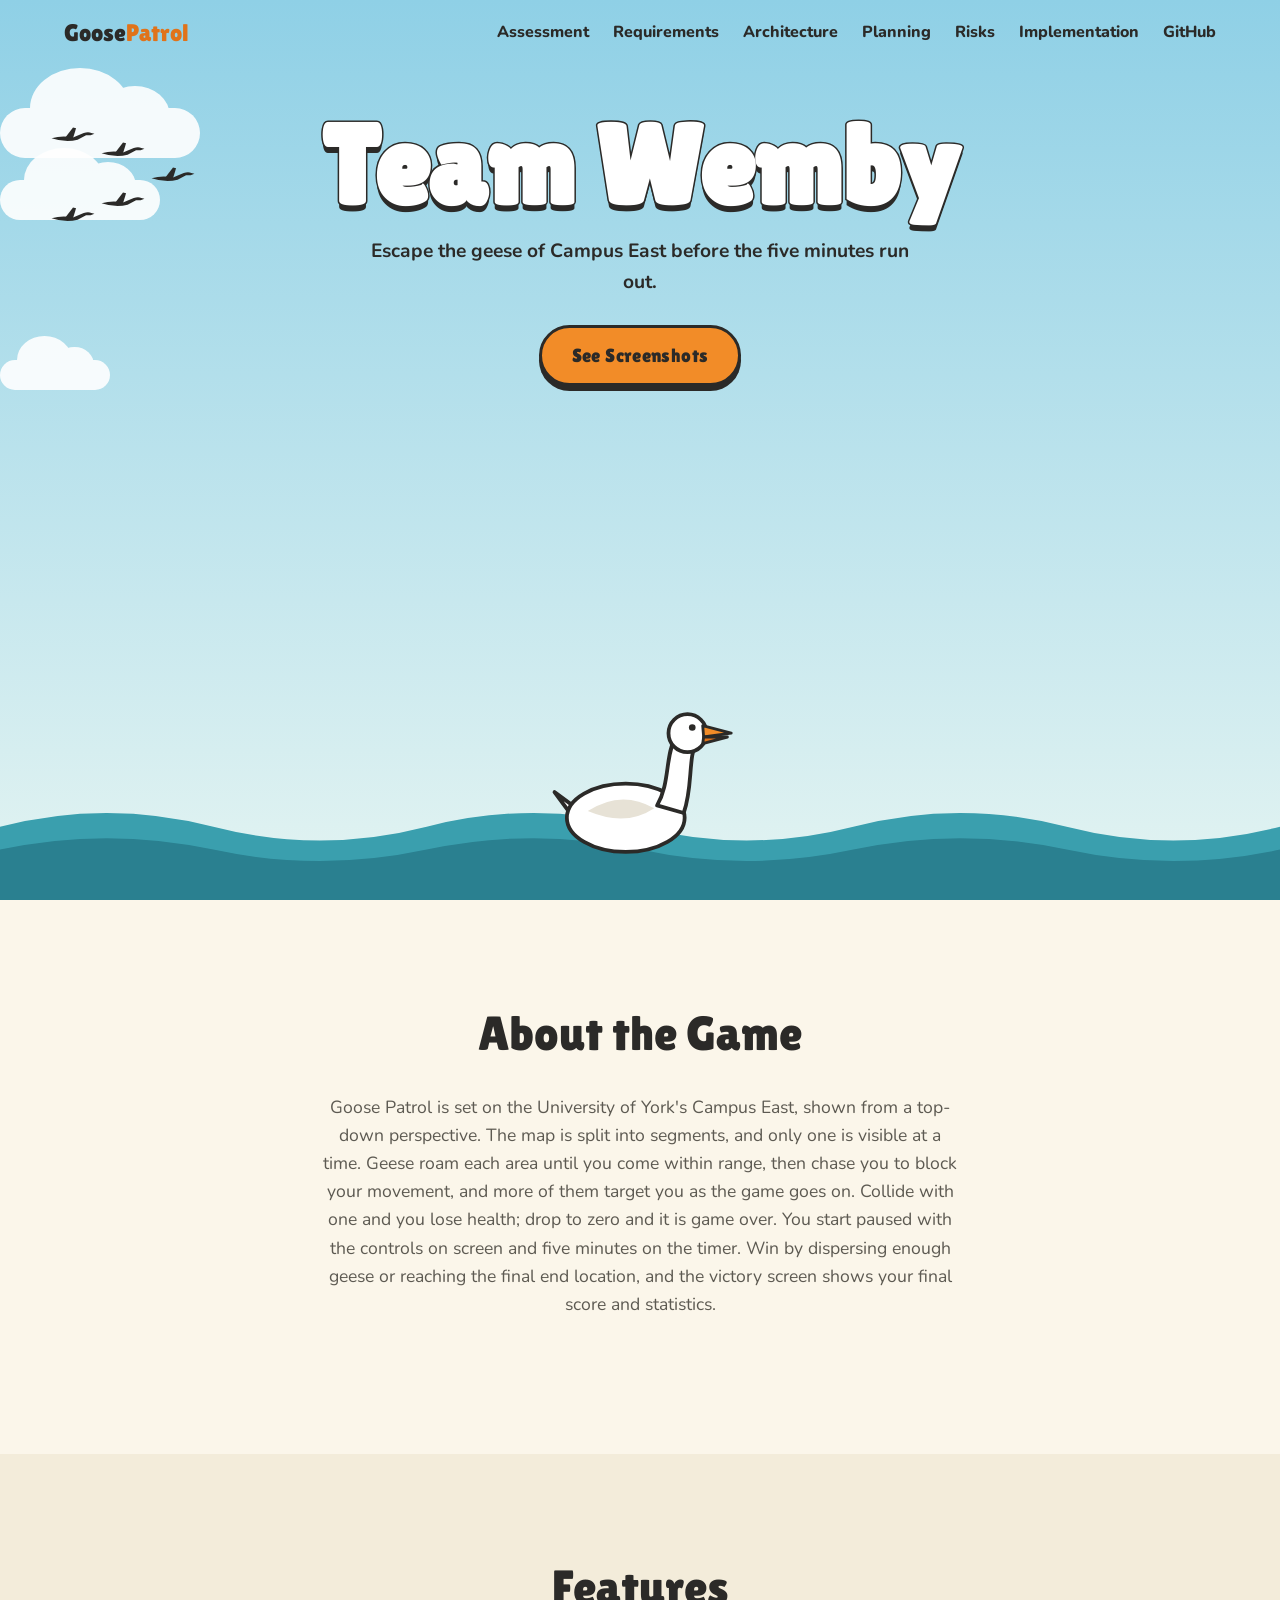
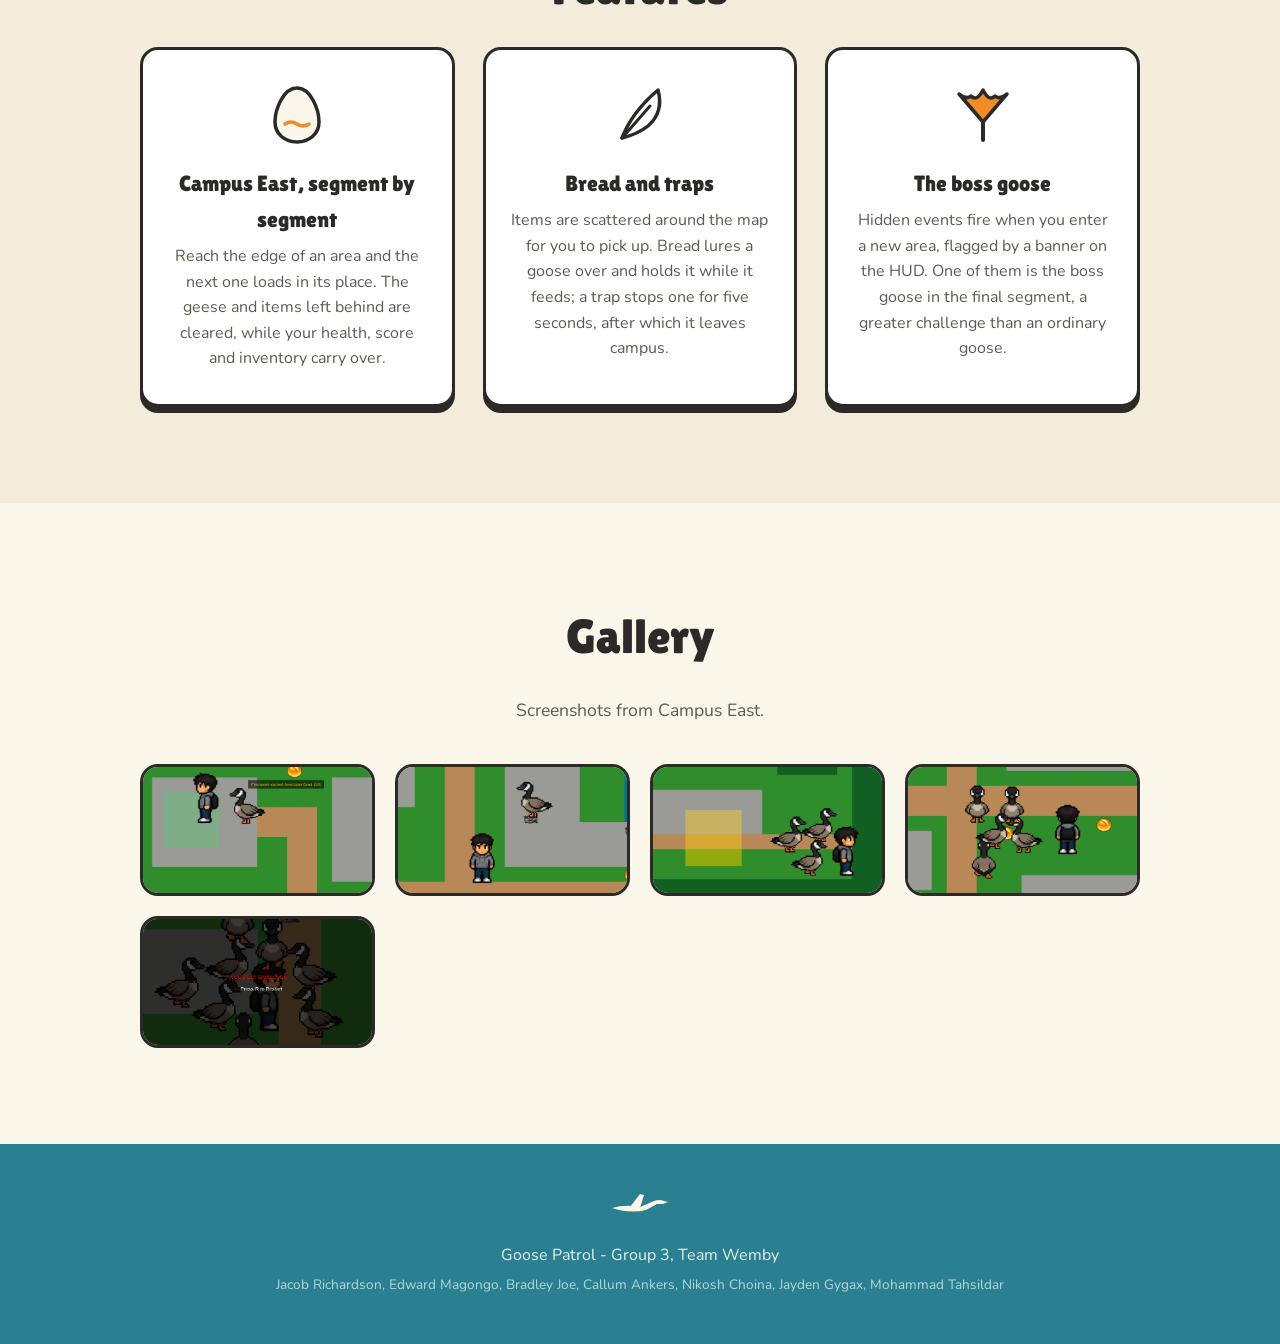
==== commit 80f05984: "Added a fifth screenshot to the gallery section of the index.html file. The new screenshot is named " ====
--- a/website/index.html
+++ b/website/index.html
@@ -144,6 +144,9 @@
       <button class="shot" data-caption="Bread draws a flock">
         <img src="images/shot4.png" alt="Geese crowding around a dropped piece of bread while the player backs away" width="1280" height="720" loading="lazy">
       </button>
+      <button class="shot" data-caption="Bread draws a flock">
+        <img src="images/shot5.png" alt="Geese crowding around a dropped piece of bread while the player backs away" width="1280" height="720" loading="lazy">
+      </button>
     </div>
   </section>
 
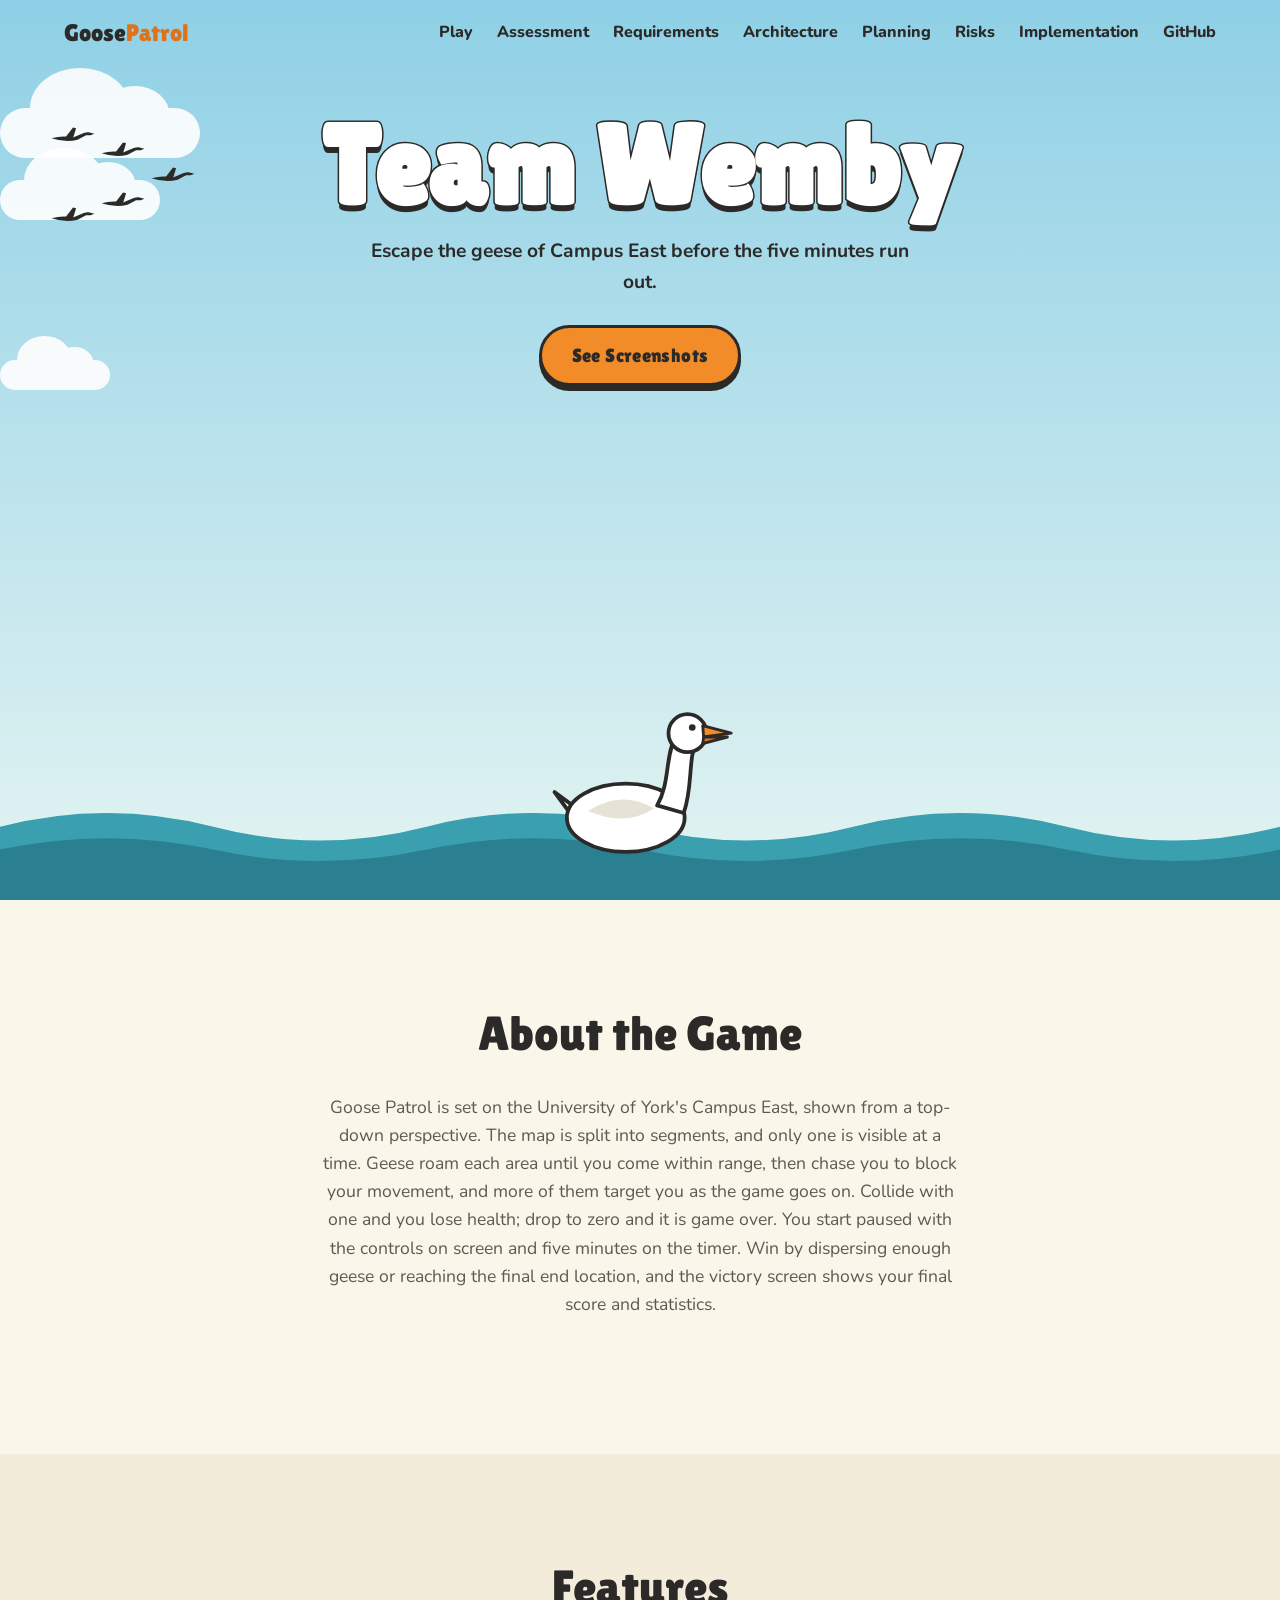
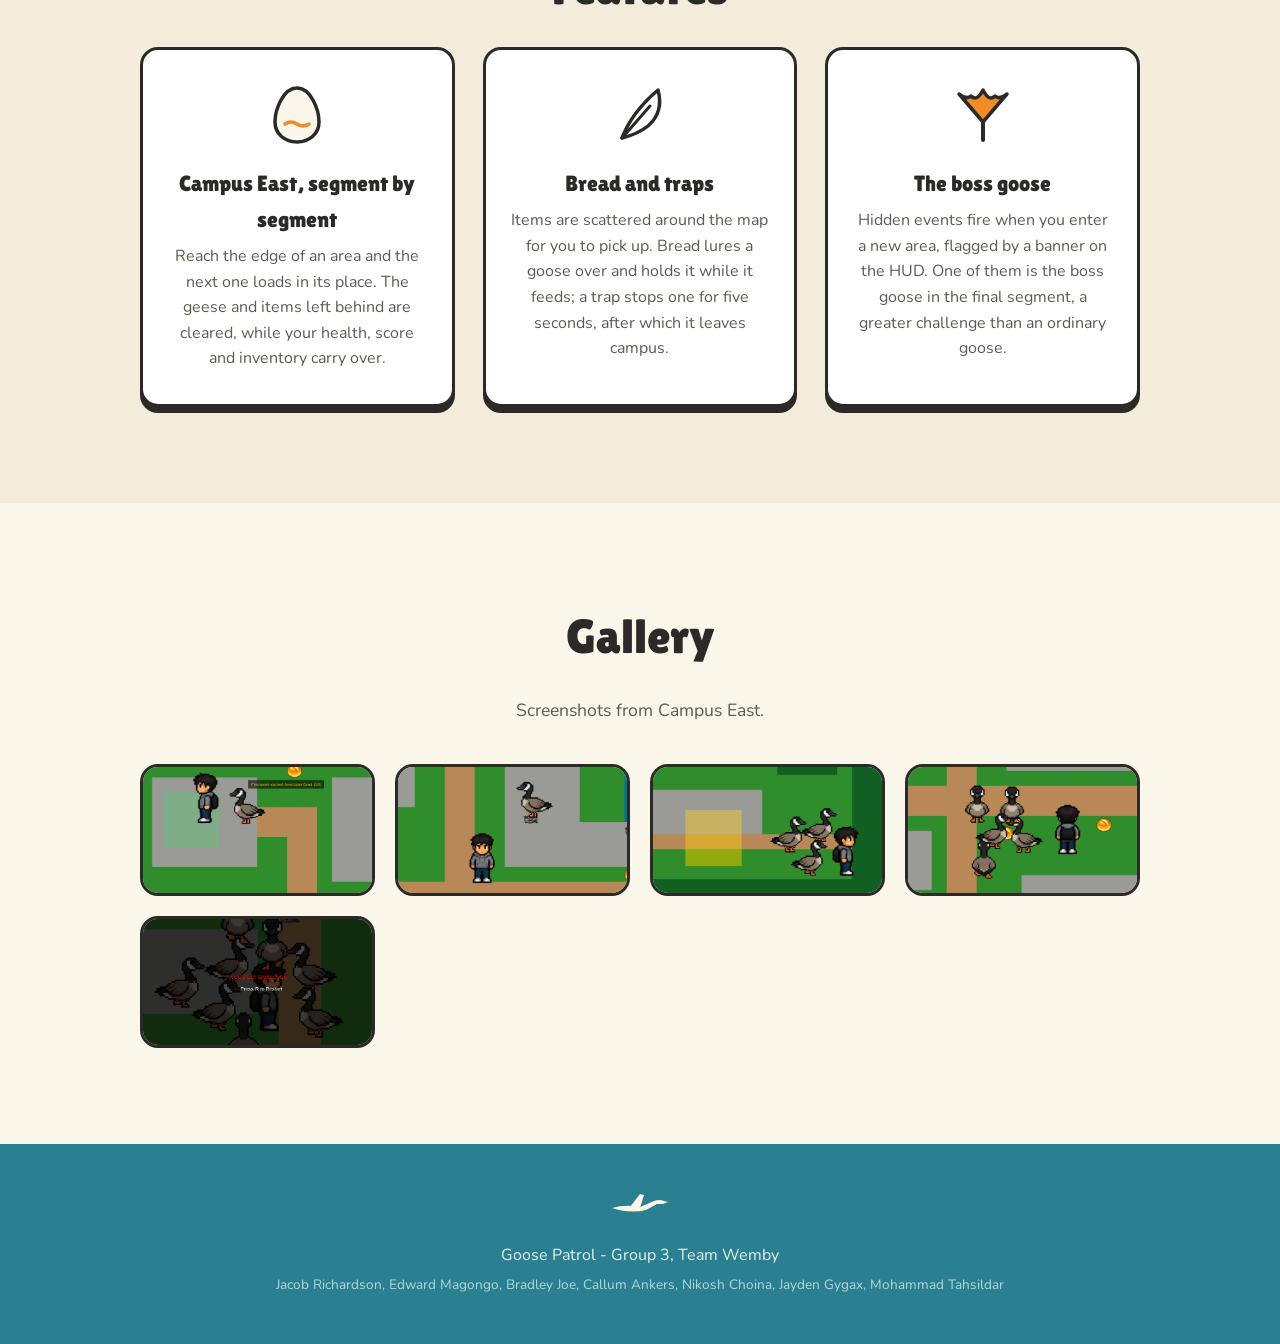
==== commit 3f467c1a: "Host the web build of the game at /play Adds the compiled GWT output under website/play so the exist" ====
--- a/website/index.html
+++ b/website/index.html
@@ -24,6 +24,7 @@
   <header class="nav">
     <a href="#top" class="logo">Goose<span>Patrol</span></a>
     <nav class="nav-links">
+      <a href="play/">Play</a>
       <a href="https://docs.google.com/document/d/1jcHPN0d__hYpo_dhlNRPWAeoJN_2V9Sn_dk4daf8-i4/edit?tab=t.24hvbbhzzqaj#heading=h.jkt3fojt4yxj" target="_blank" rel="noopener">Assessment</a>
       <a href="https://docs.google.com/document/d/1YV9SzZ7Lmj3k55mhlzpLNf5VVRzisFyY4Yq81b66vqo/edit?tab=t.0#heading=h.6gceag3v8zip" target="_blank" rel="noopener">Requirements</a>
       <a href="https://docs.google.com/document/d/1TxZzotKewMeMkvTaJMU9Guubl07WmOKQBYbaMx08FWg/edit?tab=t.0#heading=h.p6bmlgsxd3xo" target="_blank" rel="noopener">Architecture</a>
